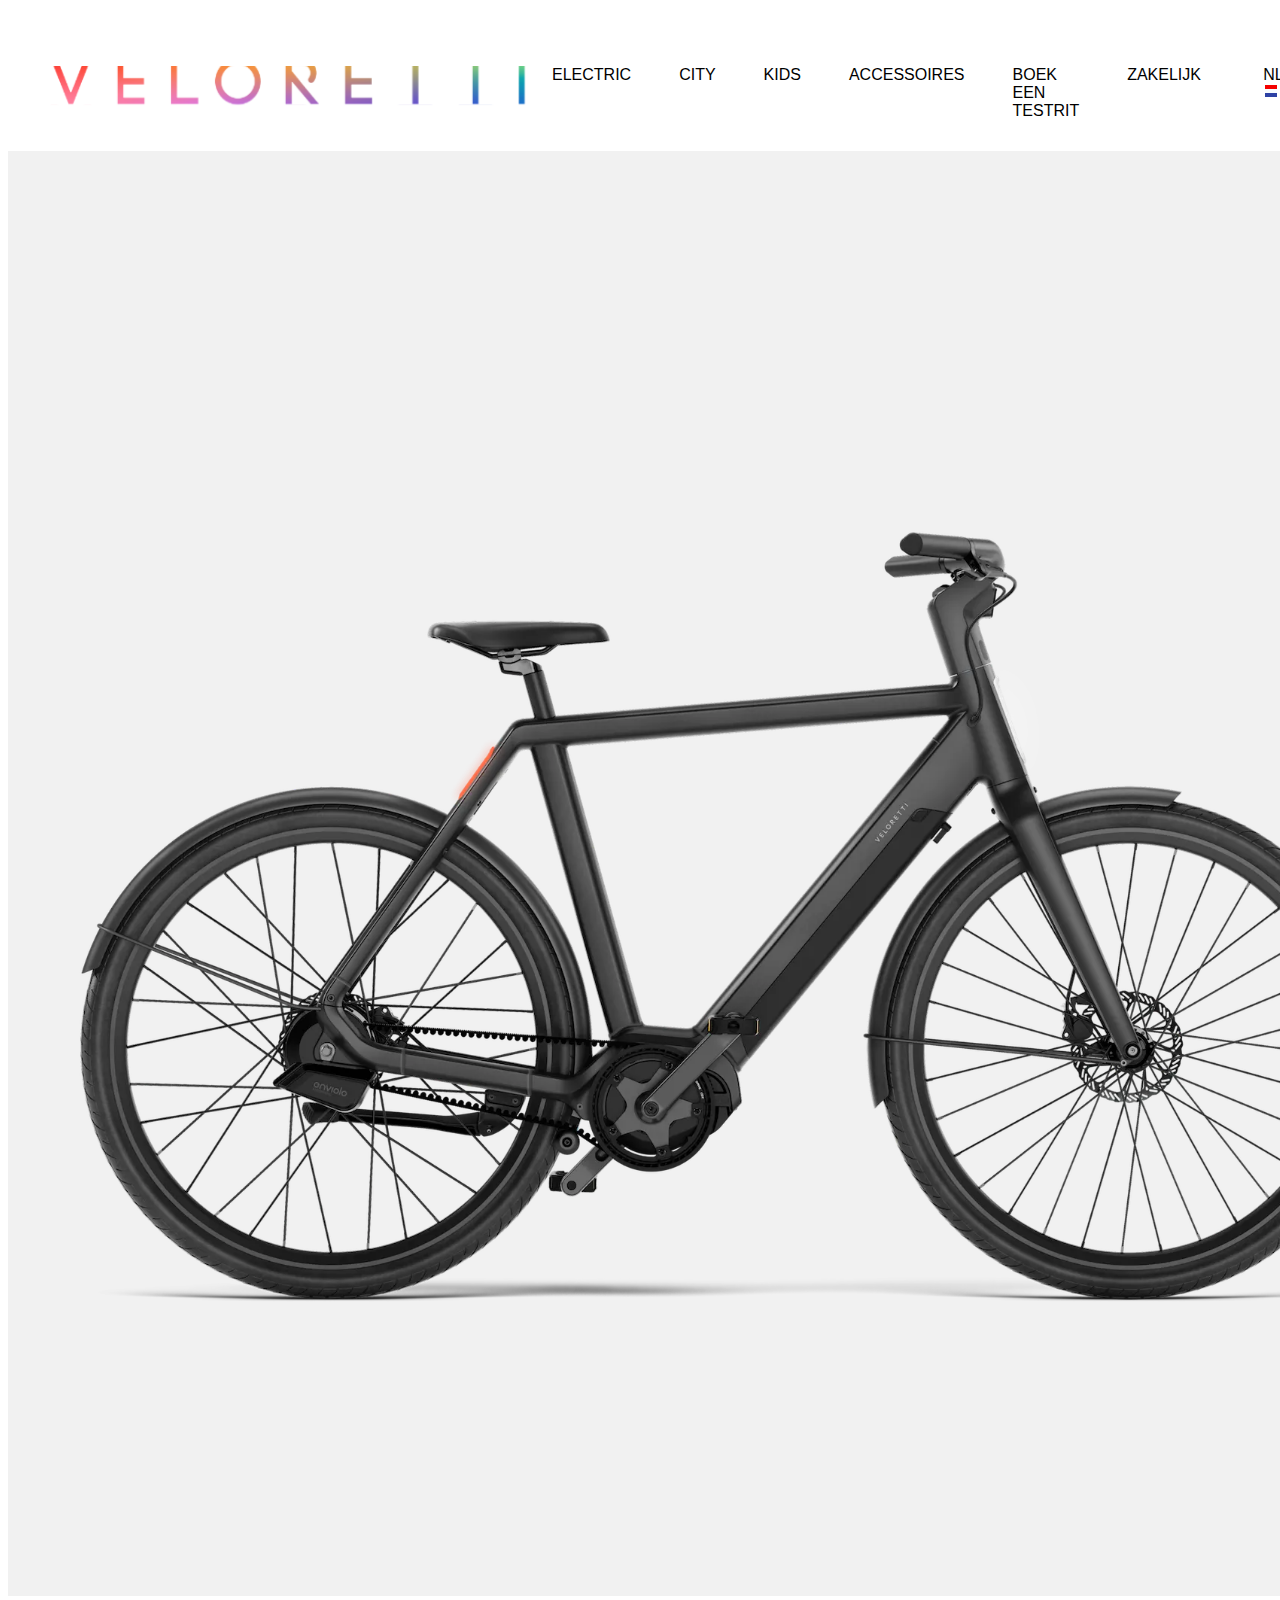
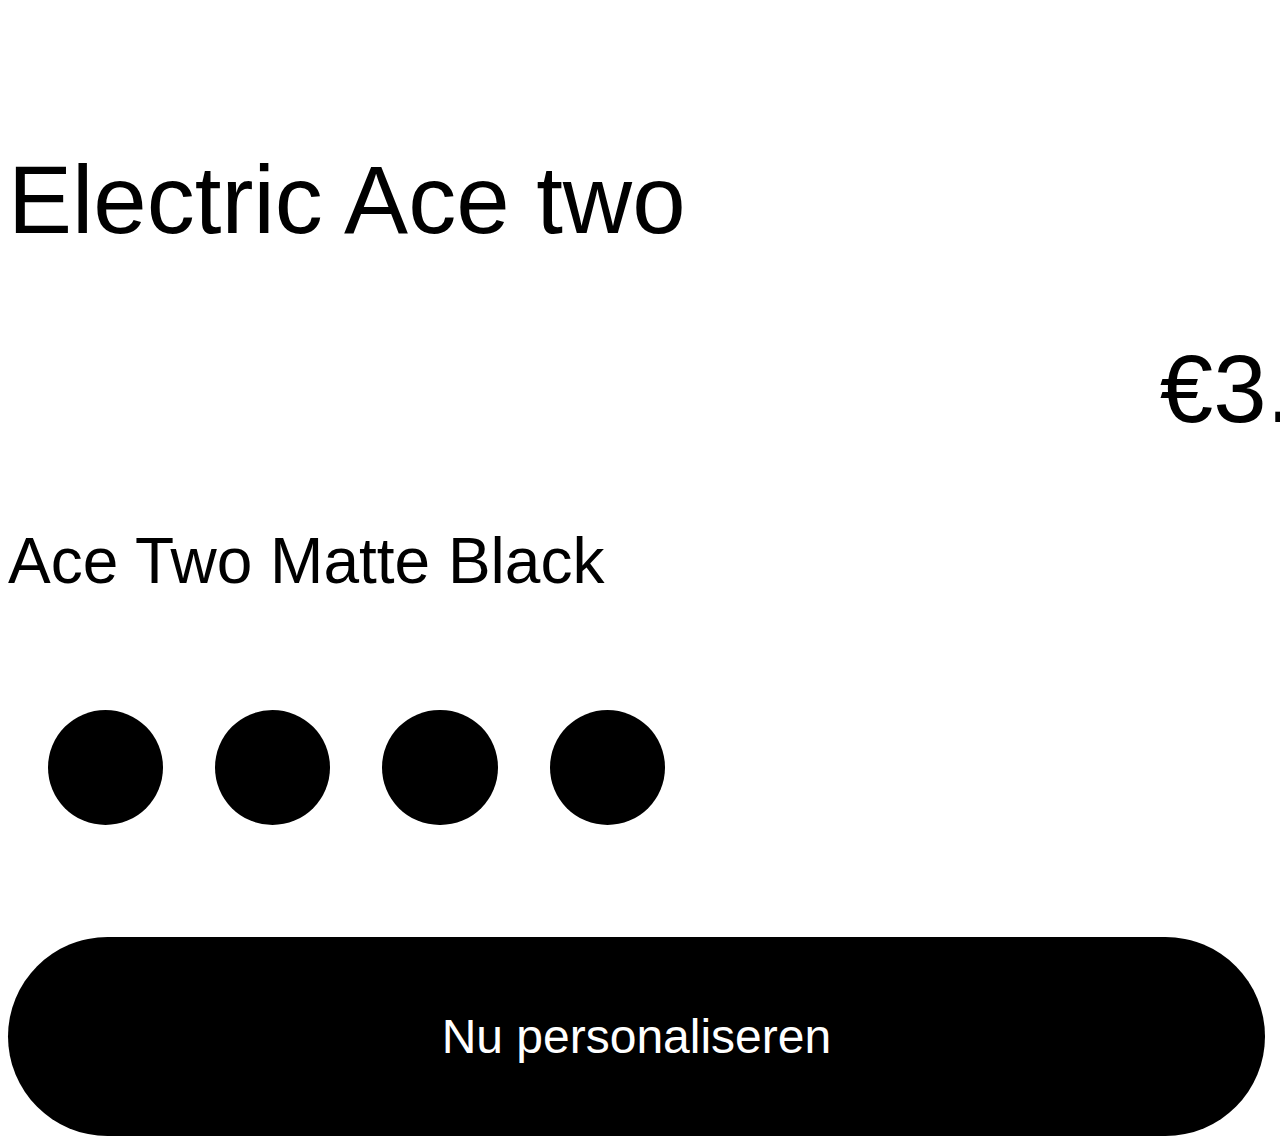
==== FED-Veloretti-Maeren/index.html @ 53a66ca8 "Add files via upload" ====
<!doctype html>
<html lang="nl">
	
<head>
	<meta charset="UTF-8">
	<meta name="author" content="Maeren">
	<meta name="viewport" content="width=device-width, initial-scale=1">
	
	<title>fed veloretti</title>
	
	<link href="styles/style.css" rel="stylesheet">
	<link rel="icon" type="image/svg+xml" href="images/favicon.svg">
</head>

<body>
    <nav>
		<ul>
			<li>
				<img src="images/veloretti-colorful-logo.png" alt="veloretti logo">
			</li>
			<li>
				<a href="">electric</a>
			</li>
			<li>
				<a href="">city</a>
			</li>
			<li>
				<a href="">kids</a>
			</li>
			<li>
				<a href="">accessoires</a>
			</li>
			<li>
				<a href="">boek een testrit</a>
			</li>
			<li>
				<a href="">zakelijk</a>
			</li>
			<li>
				<a href="">nl</a>
				<img src="images/nederlandse-vlag.png" alt="taal">
			</li>
			<li>
				<img src="images/login-icon.png" alt="log in en sign up">
			</li>
			<li>
				<img src="images/winkelmand-icon.png" alt="winkelmand">
			</li>
		</ul>

	</nav>

    <main>
		<img src="images/ace-two-side.png">

		<h1>Electric Ace two</h1> 

		<h2>€3.299</h2>

		<h3>Ace Two Matte Black</h3>

		<ul>
			<li>
				<button></button>
			</li>
			<li>
				<button></button>
			</li>
			<li>
				<button></button>
			</li>
			<li>
				<button></button>
			</li>
		</ul>

		

		

		<button>Nu personaliseren</button>

		<script src="scripts/script.js"></script>

	</main>

    <footer>

	</footer>
</body>
	
</html>
---- FED-Veloretti-Maeren/styles/style.css ----
html {
    display: flex;
}

h1 {
    font-family: Arial, Helvetica, sans-serif;
    font-size: 6em;
    font-weight: 500;
    display: flex;
    margin-top: 10%;
}

h2 {
    font-family: Arial, Helvetica, sans-serif;
    font-size: 6em;
    font-weight: 100;
    margin-right: 0;
    display: flex;
    justify-content: flex-end;
    align-items: flex-start;
}

h3 {
    font-family: Arial, Helvetica, sans-serif;
    font-size: 4em;
    font-weight: 100;
    display: flex;
}

button {
    margin-top: 2em;
    padding: 1.5em;
    padding-left: 30%;
    padding-right: 30%;
    font-size: 3em;
    border-radius: 5em;
    background-color: black;
    color: white;
    border: none
}

main ul {
    list-style:none;
}

main ul button {
    border-radius: 5em;
    border: none;
    padding: 1.2em;
    margin-top: 1em;
}

main ul li {
    display: inline-block;
}

/* werkt niet
main ul button :nth-child(1) {
    border-radius: 5em;
    border: none;
    background-color: #080404;
}

main ul button :nth-child(2) {
    border-radius: 5em;
    border: none;
    background-color: #606160;
}

main ul button :nth-child(3) {
    border-radius: 5em;
    border: none;
    background-color: #ddd9cd;
}

main ul button :nth-child(4) {
    border-radius: 5em;
    border: none;
    background-color: #efe1cb;
}
*/

h1 :nth-of-type(1) {
    font-size: 1em;
    color: palevioletred;
}

nav {
    display: flex;
}

nav a {
    text-transform: uppercase;
    color: black;
    text-decoration: none;
    font-family: Arial, Helvetica, sans-serif
}

nav ul {
    list-style:none;
    overflow: hidden;
    display: flex;
    width: 100%;
    margin-top: 0;
    color:black;
    margin-top: 4%;
    padding-left: 1em;
}

li {
    padding-right: 3em;
}

ul img {
    max-width: 30em;
    height: auto;
    margin-left: 5%;
    margin-top: -2%;
    margin-bottom: 5%;
}

/**werkt niet
ul img:nth-of-type(2) {
    max-width: 9em;
    height: auto;
}
**/

ul li:nth-child(8) {
    padding-left: 1%;
}

@media (max-width: 414px) {
    ul li:nth-child() {
      display: none;
    }
}

main img{
    max-width: 100%;
    height: auto;
    margin-top: 0;
    background-color: #f1f1f1;
}
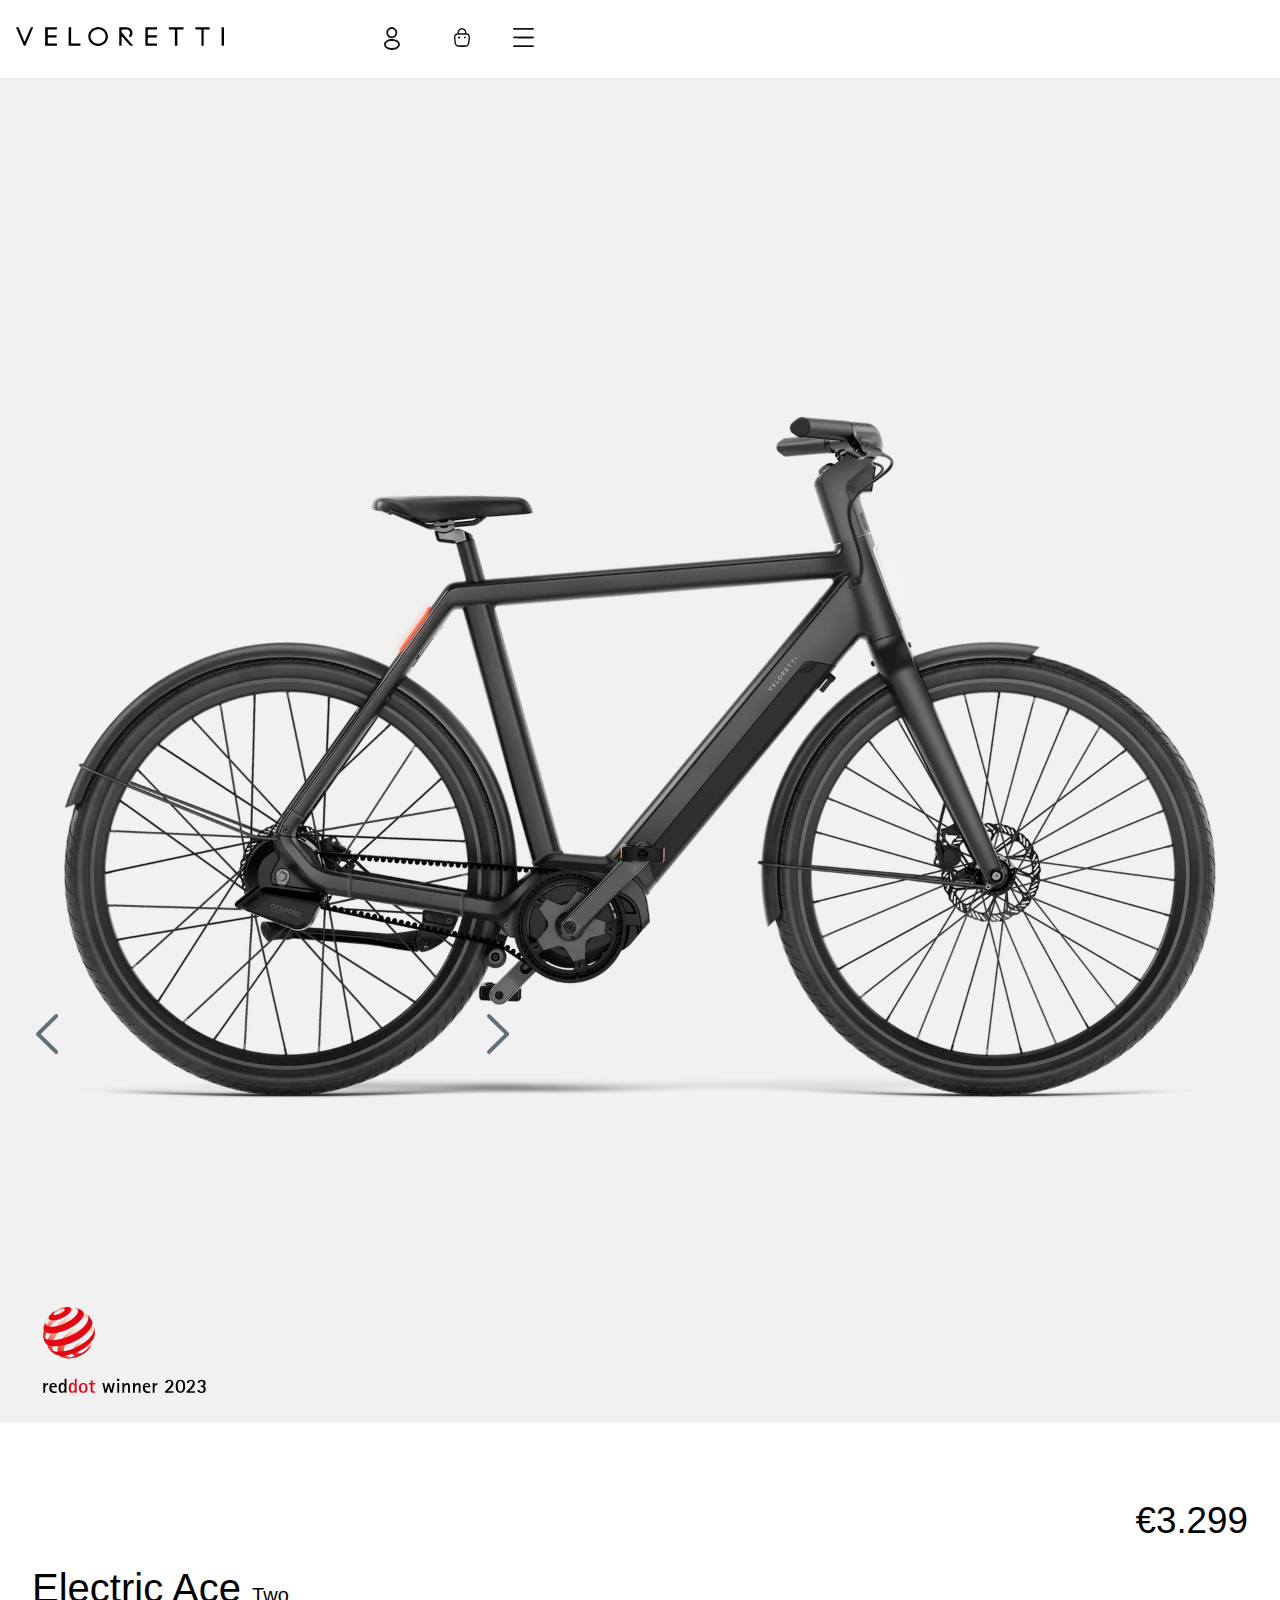
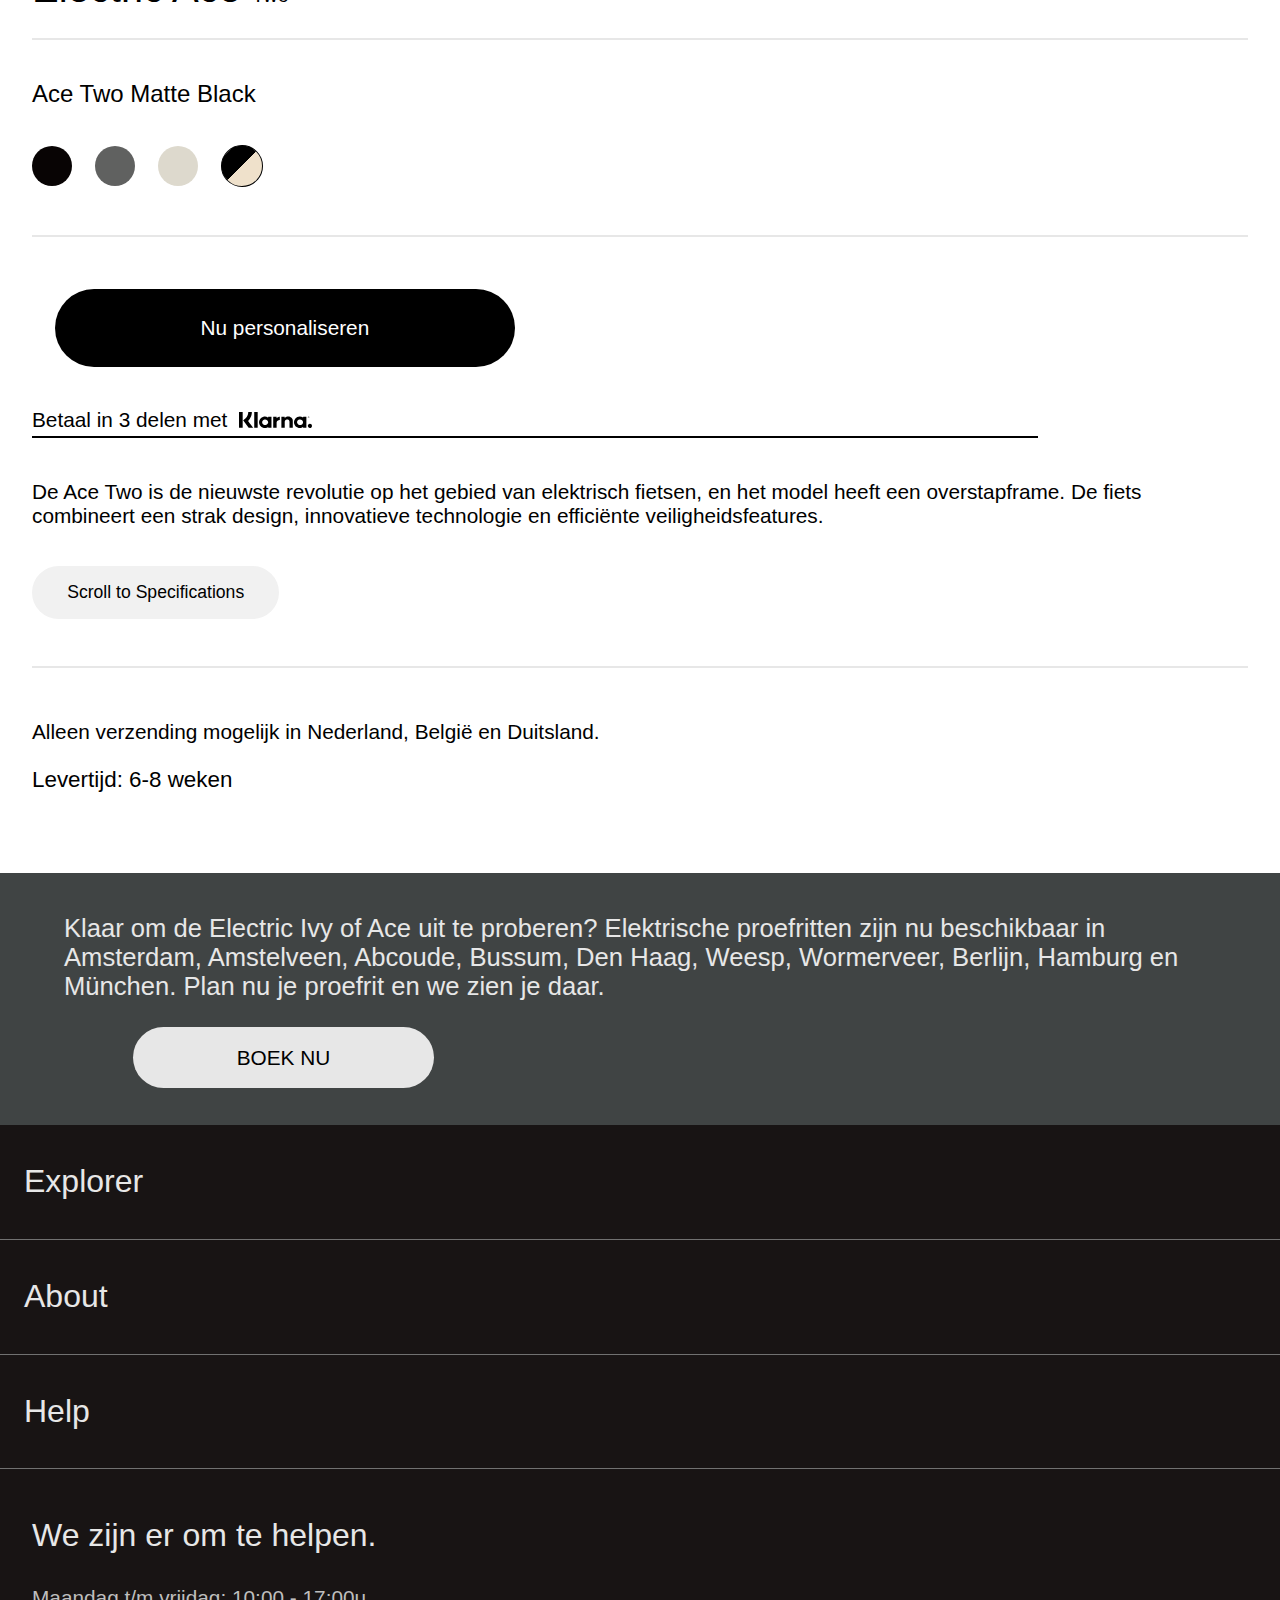
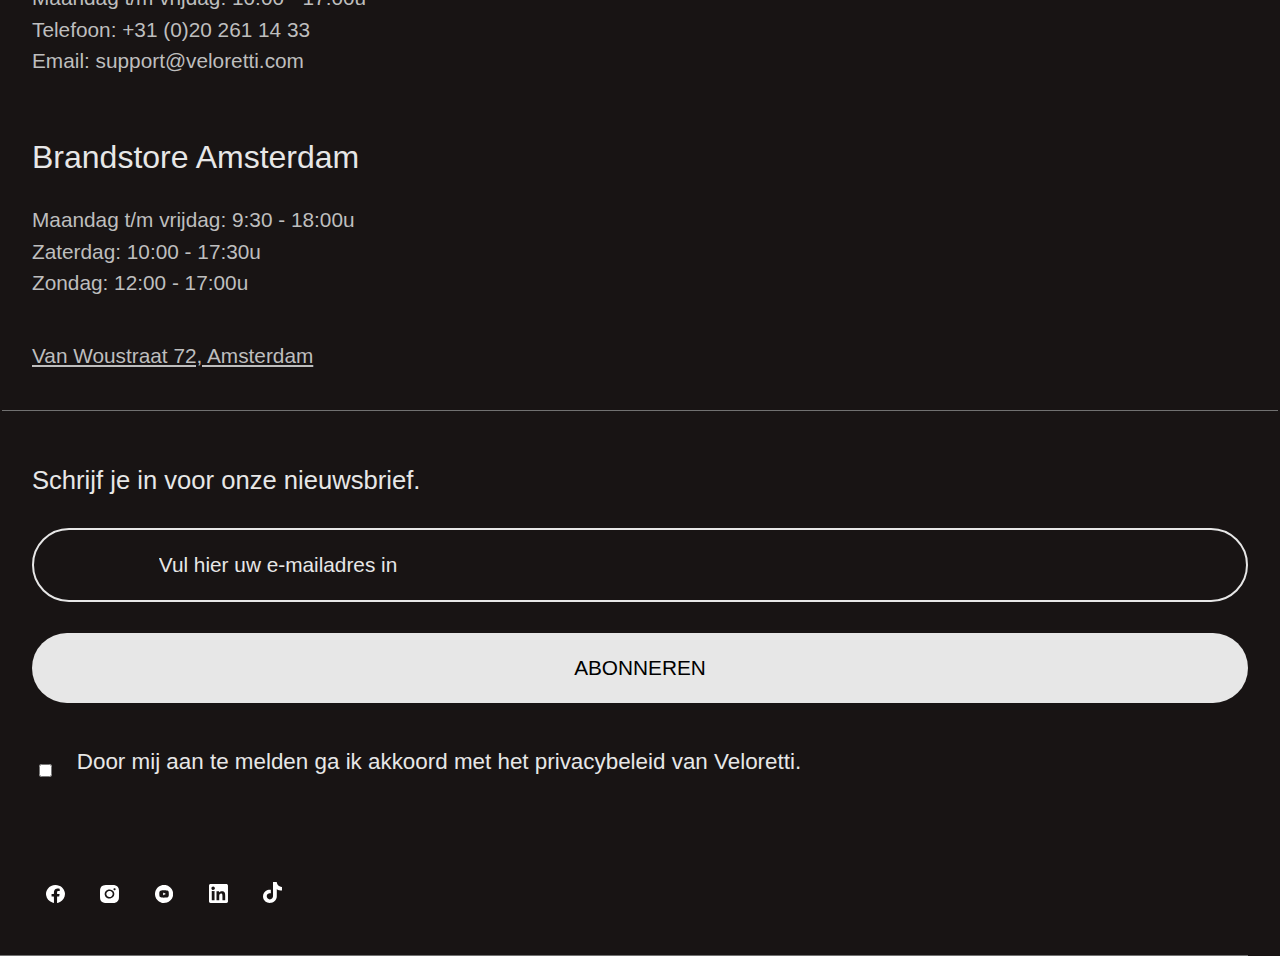
==== commit 04152de9: "Add files via upload" ====
--- a/FED-Veloretti-Maeren/index.html
+++ b/FED-Veloretti-Maeren/index.html
@@ -6,58 +6,71 @@
 	<meta name="author" content="Maeren">
 	<meta name="viewport" content="width=device-width, initial-scale=1">
 	
-	<title>fed veloretti</title>
+	<title>Electric Ace Two</title>
 	
 	<link href="styles/style.css" rel="stylesheet">
-	<link rel="icon" type="image/svg+xml" href="images/favicon.svg">
+	<link rel="icon" type="image/svg+xml" href="images/veloretti-logo-r.jpg">
 </head>
 
 <body>
     <nav>
 		<ul>
 			<li>
-				<img src="images/veloretti-colorful-logo.png" alt="veloretti logo">
+				<img src="images/veloretti-logo.svg" alt="veloretti logo">
 			</li>
 			<li>
-				<a href="">electric</a>
+				<a href="log-in-page.html"><img src="images/login-icon.svg" alt="log in en sign up"></a>
 			</li>
 			<li>
-				<a href="">city</a>
+				<button><img src="images/winkelmand-icon.svg" alt="winkelmand"></button>
 			</li>
 			<li>
-				<a href="">kids</a>
-			</li>
-			<li>
-				<a href="">accessoires</a>
-			</li>
-			<li>
-				<a href="">boek een testrit</a>
-			</li>
-			<li>
-				<a href="">zakelijk</a>
-			</li>
-			<li>
-				<a href="">nl</a>
-				<img src="images/nederlandse-vlag.png" alt="taal">
-			</li>
-			<li>
-				<img src="images/login-icon.png" alt="log in en sign up">
-			</li>
-			<li>
-				<img src="images/winkelmand-icon.png" alt="winkelmand">
+				<button aria-label="menu" aria-expanded="false"><img src="images/hamburgermenu-icon.svg" alt="menu" aria-hidden="true"></button>
 			</li>
 		</ul>
+	</nav>
 
+	<nav>
+	<ul>
+		<li>
+			<button>Accessoires</button>
+		</li>
+		<li>
+			<button>Electric</button>
+		</li>
+		<li>
+			<button>City</button>
+		</li>
+		<li>
+			<button>Kids</button>
+		</li>
+		<li>
+			<button>Locaties</button>
+		</li>
+		<li>
+			<button>Zakelijk</button>
+		</li>
+	</ul>
+
+	<p>kies je land : nl<img src="images/nederlandse-vlag.svg" alt="nederlandse vlag"></p>
 	</nav>
 
     <main>
-		<img src="images/ace-two-side.png">
+		<img src="images/ace-two-side.png" alt="ace two">
 
-		<h1>Electric Ace two</h1> 
+		<img src="images/RedDot.svg" alt="red dot winner">
 
-		<h2>€3.299</h2>
+		<button><img src="images/slider-arrow-left-grey.png" alt="arrow left"></button>
 
-		<h3>Ace Two Matte Black</h3>
+		<button><img src="images/slider-arrow-right-grey.png" alt="arrow right"></button>
+
+	<div class=TitelPrijs>
+		<h1>Electric Ace <small>Two</small></h1> 
+
+		<p>€3.299</p>
+	</div>
+
+		<p>Ace Two Matte Black</p>
 
 		<ul>
 			<li>
@@ -74,17 +87,77 @@
 			</li>
 		</ul>
 
+		<button>Nu personaliseren</button>
+		<img src="images/laserkat.gif" alt="laserkat">
 		
+		<p>Betaal in 3 delen met<img src="images/klarna-logo.svg" alt="klarna"></p>
+		<p>De Ace Two is de nieuwste revolutie op het gebied van elektrisch fietsen, en het model heeft een overstapframe. De fiets combineert een strak design, innovatieve technologie en efficiënte veiligheidsfeatures.</p>
 
-		
+		<button>Scroll to Specifications</button>
 
-		<button>Nu personaliseren</button>
+		<p>Alleen verzending mogelijk in Nederland, België en Duitsland.</p>
+
+		<p>Levertijd: 6-8 weken</p>
+
+	<aside>
+		<p>Klaar om de Electric Ivy of Ace uit te proberen? Elektrische proefritten zijn nu beschikbaar in Amsterdam, Amstelveen, Abcoude, Bussum, Den Haag, Weesp, Wormerveer, Berlijn, Hamburg en München. Plan nu je proefrit en we zien je daar.</p>
+		<button>boek nu</button>
+	</aside>
 
 		<script src="scripts/script.js"></script>
-
 	</main>
 
     <footer>
+
+		<ul>
+			<li>
+				<button>Explorer</button>
+			</li>
+			<li>
+				<button>About</button>
+			</li>
+			<li>
+				<button>Help</button>
+			</li>
+		</ul>
+
+		<p>We zijn er om te helpen.</p>
+		<p>Maandag t/m vrijdag: 10:00 - 17:00u</p>
+		<p>Telefoon: +31 (0)20 261 14 33</p>
+		<p>Email: support@veloretti.com</p>
+
+		<p>Brandstore Amsterdam</p>
+		<p>Maandag t/m vrijdag: 9:30 - 18:00u</p>
+		<p>Zaterdag: 10:00 - 17:30u</p>
+		<p>Zondag: 12:00 - 17:00u</p>
+
+		<p>Van Woustraat 72, Amsterdam</p>
+
+		<form>
+			<p>Schrijf je in voor onze nieuwsbrief.</p>
+			<input type="text" value="Vul hier uw e-mailadres in">
+			<input type="submit" value="abonneren">
+			<input type="checkbox">
+			<p>Door mij aan te melden ga ik akkoord met het privacybeleid van Veloretti.</p>
+		</form>
+
+		<ul>
+			<li>
+				<button><img src="images/facebook-icon.svg" alt="facebook icon"></button>
+			</li>
+			<li>
+				<button><img src="images/instagram-icon.svg" alt="instagram icon"></button>
+			</li>
+			<li>
+				<button><img src="images/youtube-icon.svg" alt="youtube icon"></button>
+			</li>
+			<li>
+				<button><img src="images/linkedin-icon.svg" alt="linkedin icon"></button>
+			</li>
+			<li>
+				<button><img src="images/tiktok-icon.svg" alt="tiktok icon"></button>
+			</li>
+		</ul>
 
 	</footer>
 </body>
--- a/FED-Veloretti-Maeren/styles/style.css
+++ b/FED-Veloretti-Maeren/styles/style.css
@@ -1,99 +1,356 @@
+/**************/
+/* CSS REMEDY */
+/**************/
+*, *::after, *::before {
+    box-sizing:border-box;  
+  }
+  
+  
+  
+  
+  
+  
+  /*********************/
+  /* CUSTOM PROPERTIES */
+  /*********************/
+  :root {
+      /* startje */
+      --color-text:#000000;
+      --color-background:#ffffff;
+      --color-primary-button: #000000;
+      --color-primary-button-text: #ffffff;
+      --color-secondary-button: #f1f1f1;
+      --line-color: #e7e7e7;
+      --loginpage-button-border: #e7e7e7;
+      --loginpage-button: #FFFFFF;
+  }
+  
+  
+  
+  
+  
+  /****************/
+  /* JOUW STYLING */
+  /****************/
+
 html {
     display: flex;
+    font-family: Arial, Helvetica, sans-serif;
+    width: 100%;
+    height: 100%;
+    margin: 0;
+    padding: 0;
+    background-color: var(--color-background);
+}
+
+body {
+    margin:0;
+}
+
+main {
+    margin-left: 2em;
+    margin-right: 2em;
+}
+
+p {
+    color: var(--color-text)
 }
 
 h1 {
-    font-family: Arial, Helvetica, sans-serif;
-    font-size: 6em;
+    font-size: 2.5em;
     font-weight: 500;
-    display: flex;
     margin-top: 10%;
 }
 
-h2 {
-    font-family: Arial, Helvetica, sans-serif;
-    font-size: 6em;
+.TitelPrijs {
+    display: flex;
+    border-bottom: solid;
+    border-bottom-width: 2px;
+    border-bottom-color: var(--line-color);
+    margin-bottom: 2.5em;
+}
+
+.TitelPrijs p{
+    font-size: 2.3em;
     font-weight: 100;
-    margin-right: 0;
-    display: flex;
+    margin-top: 1.5em;
     justify-content: flex-end;
-    align-items: flex-start;
-}
-
-h3 {
-    font-family: Arial, Helvetica, sans-serif;
-    font-size: 4em;
+}
+
+.TitelPrijs h1 {
+    justify-content: flex-start;
+    width: 100%;
+    color: var(--color-text)
+}
+
+main > p:nth-of-type(1) {
+    font-size: 1.5em;
     font-weight: 100;
     display: flex;
 }
 
-button {
-    margin-top: 2em;
-    padding: 1.5em;
-    padding-left: 30%;
-    padding-right: 30%;
-    font-size: 3em;
+aside {
+    background-color: #404444;
+    width: calc(100% + 4em);
+    padding-left: 4em;
+    padding-right: 4em;
+    padding-bottom: 1em;
+    padding-top: 1em;
+    margin-left:-2em;
+    margin-bottom: -1em;
+    margin-top: 5em;
+}
+
+aside p {
+    color: #e7e7e7;
+    font-size: 1.6em;
+    margin-bottom: 1em;
+}
+
+aside > button {
+    color: #000000;
+    text-transform: uppercase;
+    background-color: #e7e7e7;
+    padding: .9em;
+    padding-left:5em;
+    padding-right:5em;
     border-radius: 5em;
-    background-color: black;
-    color: white;
-    border: none
+    border: none;
+    font-size: 1.3em;
+    margin-right: 3.3em;
+    margin-left: 3.3em;
+    margin-bottom: 1em;
+}
+
+main p:nth-of-type(2) {
+    font-size: 1.3em;
+    font-weight: 100;
+    border-bottom: solid;
+    border-bottom-width: .1em;
+    border-bottom-color: var(--color-text);
+    margin-right: 10.1em;
+    padding-bottom: .2em;
+    margin-bottom: 2em;
+}
+
+main p:nth-of-type(3) {
+    font-size: 1.3em;
+    font-weight: 100;
+    display: flex;
+}
+
+main > button:nth-of-type(3) {
+    margin-top: 1.7em;
+    margin-bottom: 1em;
+    padding-top: 1.3em; 
+    padding-bottom: 1.3em;
+    padding-left: 7em;
+    padding-right: 7em;
+    font-size: 1.3em;
+    border-radius: 5em;
+    background-color: var(--color-primary-button);
+    color: var(--color-primary-button-text);
+    border: none;
+    margin-left: 1.1em;
+    margin-right: 1.1em;
 }
 
 main ul {
     list-style:none;
+    margin-left: 0;
+    padding-bottom: 3em;
+    border-bottom: solid;
+    border-bottom-width: 2px;
+    border-bottom-color: var(--line-color)
+}
+
+main ul li {
+    display: inline-block;
+}
+
+main > img:nth-child(1) {
+    width: calc(100% + 4em);
+    height: auto;
+    margin: 0 -2em;
+    background-color: #f1f1f1;
+    position: relative;
+    padding-bottom: 4em;
+}
+
+main img:nth-child(2) {
+    position: absolute;
+    left: 0;
+    margin-top: -7.5em;
+    margin-left: 2.7em;
+    width: 10.5em;
+}
+
+main > img:nth-of-type(3) {
+    display:none;
+    width: 100%;
+}
+
+main p img:first-child {
+    position: absolute;
+    left: 0;
+    width: 3.5em;
+    margin-left: 11.5em;
+    margin-top: .17em;
+    background-color: transparent;
+}
+
+small {
+    font-size: .5em;
+    padding-bottom: 2em;
+}
+
+main > p:nth-of-type(4) {
+    font-size:1.3em;
+    padding-top: 2.5em;
+    border-top: solid;
+    border-top-width: 2px;
+    border-top-color: var(--line-color)
+}
+
+main > p:nth-of-type(5) {
+    font-size: 1.4em;
+    margin-bottom: 2.5em;
+}
+
+  /****************/
+  /* MAIN BUTTONS */
+  /****************/
+
+  main > button:nth-of-type(3) {
+    margin-top: 1.7em;
+    margin-bottom: 1em;
+    padding-top: 1.3em; 
+    padding-bottom: 1.3em;
+    padding-left: 7em;
+    padding-right: 7em;
+    font-size: 1.3em;
+    border-radius: 5em;
+    background-color: var(--color-primary-button);
+    color: var(--color-primary-button-text);
+    border: none;
+    margin-left: 1.1em;
+    margin-right: 1.1em;
+}
+
+main button:nth-of-type(1) img {
+    width: 3em;
+    height: auto;
+    position: absolute;
+    margin-left: -.8em;
+    margin-top: -32em;
+}
+
+main button:nth-of-type(2) img {
+    width: 3em;
+    height: auto;
+    position: absolute;
+    margin-left: 31.8em;
+    margin-top: -32em;
+}
+
+main > button:nth-of-type(2) {
+    background-color: transparent;
+    border: none;
+}
+
+main > button:nth-of-type(1) {
+    background-color: transparent;
+    border: none;
 }
 
 main ul button {
     border-radius: 5em;
-    border: none;
-    padding: 1.2em;
+    padding: 1.5em;
     margin-top: 1em;
-}
-
-main ul li {
-    display: inline-block;
-}
-
-/* werkt niet
-main ul button :nth-child(1) {
+    margin-left: 0;
+    margin-right: 0;
+}
+
+main ul li:nth-of-type(1) button {
+    background-color: #080404;
+    margin-left: -3em;
+    border: none;
+}
+
+main ul li:nth-of-type(2) button {
+    background-color: #606160;
+    margin-left: -2.2em;
+    border: none;
+}
+
+main ul li:nth-of-type(3) button {
+    background-color: #ddd9cd;
+    margin-left: -2.2em;
+    border: none;
+}
+
+main ul li:nth-of-type(4) button {
+    background-color: #efe1cb;
+    border-color: black;
+    border: .01em solid black;
+    background: linear-gradient(
+        to right,
+        #efe1cb 0%,
+        #efe1cb 50%,
+        black 50%,
+        black 100%);
+    transform: rotate(225deg);
+    margin-left: -2.2em;
+}
+
+main ul li button:focus {
+    outline: 1px solid var(--color-text);
+    outline-offset: 6px;
+}
+
+main ul li button:hover {
+    outline: 1px solid var(--color-text);
+    outline-offset: 6px;
+}
+
+main ul li button:active {
+    outline: 1px solid ;
+    outline-offset: 6px;
+}
+
+main > button:last-of-type {
+    margin-top: 1em;
+    margin-bottom: 1.5em;
+    padding: .9em;
+    padding-left: 2em;
+    padding-right: 2em;
+    font-size: 1.1em;
     border-radius: 5em;
-    border: none;
-    background-color: #080404;
-}
-
-main ul button :nth-child(2) {
-    border-radius: 5em;
-    border: none;
-    background-color: #606160;
-}
-
-main ul button :nth-child(3) {
-    border-radius: 5em;
-    border: none;
-    background-color: #ddd9cd;
-}
-
-main ul button :nth-child(4) {
-    border-radius: 5em;
-    border: none;
-    background-color: #efe1cb;
-}
-*/
-
-h1 :nth-of-type(1) {
-    font-size: 1em;
-    color: palevioletred;
-}
+    background-color: var(--color-secondary-button);
+    color: var(--color-text);
+    border: none;
+}
+
+  /*****************/
+  /* NAVIGATIEBALK */
+  /*****************/
 
 nav {
-    display: flex;
+    position: sticky;
+    top: 0;
+    background-color: var(--color-background);
+    padding-bottom: .2em;
+    padding-top: .2em;
+    z-index: 2;
+    border-bottom: solid;
+    border-bottom-width: 1px;
+    border-bottom-color: #e7e7e7;
 }
 
 nav a {
     text-transform: uppercase;
     color: black;
     text-decoration: none;
-    font-family: Arial, Helvetica, sans-serif
 }
 
 nav ul {
@@ -103,42 +360,403 @@
     width: 100%;
     margin-top: 0;
     color:black;
-    margin-top: 4%;
+    margin-top: 1.5em;
+    margin-bottom: 1.3em;
     padding-left: 1em;
+    position: sticky;
 }
 
 li {
     padding-right: 3em;
 }
 
-ul img {
-    max-width: 30em;
+nav ul img {
+    max-width: 13em;
     height: auto;
-    margin-left: 5%;
-    margin-top: -2%;
-    margin-bottom: 5%;
-}
-
-/**werkt niet
-ul img:nth-of-type(2) {
-    max-width: 9em;
-    height: auto;
-}
-**/
-
-ul li:nth-child(8) {
-    padding-left: 1%;
-}
-
-@media (max-width: 414px) {
-    ul li:nth-child() {
-      display: none;
-    }
-}
-
-main img{
+    margin-top: 0;
+}
+
+nav:nth-of-type(1) ul li:nth-of-type(1) img {
+    width: 15em;
+}
+
+nav:nth-of-type(1) ul li:nth-of-type(2) img, nav:nth-of-type(1) ul li:nth-of-type(3) img, nav:nth-of-type(1) ul li:nth-of-type(4) img {
+    height: 1.4em;
+    width: auto;
+    justify-content: flex-end;
+    margin-right: 0;
+}
+
+nav:nth-of-type(1) ul li:nth-of-type(2) img {
+    margin-left: 7em
+}
+
+nav ul :nth-of-type(4) button {
+    margin-right: -1.3em;
+    border: none;
+    background-color: transparent;
+}
+
+nav ul :nth-of-type(3) button {
+    margin-right: -1.3em;
+    border: none;
+    background-color: transparent;
+}
+
+nav ul :nth-of-type(4) button img {
+    margin-right: -1.3em;
+}
+
+nav ul :nth-of-type(4) button[aria-expanded="true"] img {
+    content: url('../images/hamburgermenu-close-icon.svg') / "hamburgermenu close icon";
+}
+
+nav ul li:not(:first-of-type) {
+    margin-top: 0;
     max-width: 100%;
     height: auto;
-    margin-top: 0;
-    background-color: #f1f1f1;
+}
+
+  /*****************/
+  /* DROPDOWN-MENU */
+  /*****************/
+
+
+  body nav:nth-of-type(2) {
+    position: fixed;
+    top: -264vw;
+    z-index: 1;
+    right: 0;
+    height: 100vw;
+    left: 0;
+    transition: .2s linear;
+  }
+
+ body > nav.MenuOpen {
+    position: fixed;
+    top: 5em;
+    z-index: 1;
+    right: 0px;
+    height: 110%;
+    left: 0;
+    transition: .6s cubic-bezier(.37,0,.69,1.31);
+  }
+
+
+body nav:nth-of-type(2) ul {
+    display: flex;
+    flex-direction: column;
+}
+
+body nav:nth-of-type(2) ul li button  {
+    display: flex;
+    font-size: 2em;
+    font-weight: 100;
+    margin-bottom: 1em;
+    border:none;
+    background-color:transparent;
+    border-bottom: solid;
+    border-bottom-width: 2px;
+    border-bottom-color: #e7e7e7;
+    padding-bottom: .8em;
+    margin-left: .5em;
+    margin-right: .5em;
+    width: 100%;
+    color: var(--color-text)
+}
+
+nav:nth-of-type(2) p {
+    text-transform: uppercase;
+    font-size: 1.2em;
+    margin-top: 23em;
+    margin-left: 9em;
+}
+
+nav:nth-of-type(2) p img {
+    width: 1em;
+    padding-left: .2em;
+}
+
+  /***************/
+  /* LOG IN FORM */
+  /***************/
+
+main > h1 {
+margin-left: 3.5em;
+margin-right: 3.5em;
+margin-bottom: 1.5em;
+font-size: 3.2em;
+color: var(--color-text)
+}
+
+main form {
+    display: flex;
+    flex-direction: column;
+    width: 100%;
+    height: auto;
+}
+
+main form input {
+    margin: 0;
+    padding: 0;
+    margin-bottom: 1.2em;
+    font-size: 1.3em;
+}
+
+main form input:nth-of-type(1), main form input:nth-of-type(2) {
+    padding: 1.5em;
+    border: 1px solid var(--loginpage-button-border);
+    background-color: var(--loginpage-button);
+}
+
+main form input:nth-child(3) {
+    border-radius: 5em;
+    position: absolute;
+    margin-top: 12em;
+    margin-left: 1em;
+}
+
+main form input:nth-of-type(4) {
+    background-color:transparent;
+    border:none;
+    text-transform: uppercase;
+    justify-content:flex-end;
+    color: var(--color-text);
+    font-size: 1.3em;
+    margin-top: .9em;
+    margin-bottom: 2.5em;
+    margin-left: 14em;
+}
+
+main form input:nth-of-type(5), form input:nth-of-type(6) {
+    border-radius: 5em;
+    border: 1px solid var(--loginpage-button-border);
+    background-color: var(--loginpage-button);
+    padding: 1.3em;
+}
+
+main form p {
+    text-transform: uppercase;
+    justify-content:flex-end;
+    color: var(--color-text);
+    margin-left: 2.5em;
+    margin-top: 11.8em;
+    margin-bottom: 2.5em;
+    font-size: 1.3em;
+    position: absolute;
+}
+
+  /**********/
+  /* FOOTER */
+  /**********/
+
+footer {
+    Background-color: #181414;
+    padding-left: 2em;
+    padding-right: 2em;
+}
+
+footer p {
+    color: #bebebe;
+}
+
+footer form {
+    display: flex;
+    flex-direction: column;
+}
+
+footer form input {
+    border-radius: 5em;
+}
+
+footer form input:nth-of-type(1) {
+    background-color: transparent;
+    border: 2px solid #e7e7e7;
+    color: #e7e7e7;
+    padding-top: 1.1em;
+    padding-bottom: 1.1em;
+    margin-bottom: 1.5em;
+    font-size: 1.3em;
+    padding-left: 6em;
+}
+
+footer form input:nth-of-type(2) {
+    background-color: #e7e7e7;
+    border:none;
+    text-transform: uppercase;
+    padding-top: 1.1em;
+    padding-bottom: 1.1em;
+    margin-bottom: 2em;
+    font-size: 1.3em;
+}
+
+footer form input:nth-of-type(3) {
+    margin-top: 27.5em;
+    margin-left: .5em;
+    position: absolute;
+}
+
+footer > p:nth-of-type(1), footer > p:nth-of-type(5) {
+    font-size:2em;
+    color: #e7e7e7;
+    margin-top:1.5em;
+}
+
+footer > p:nth-of-type(5) {
+    margin-top: 2.5em;
+}
+
+footer > p:nth-of-type(2), footer > p:nth-of-type(3), footer > p:nth-of-type(4), footer > p:nth-of-type(6), footer > p:nth-of-type(7), footer > p:nth-of-type(8), footer > p:nth-of-type(9) {
+    font-size: 1.3em;
+    margin-bottom: -.65em;
+}
+
+footer > p:nth-of-type(9) {
+    text-decoration: underline;
+    padding-bottom: 2em;
+    border-bottom: solid;
+    border-bottom-width: 1px;
+    border-bottom-color: #717171;
+    margin-left: -1.45em;
+    padding-left: 1.45em;
+    margin-right:-1.45em;
+    margin-top: 3em;
+}
+
+footer form p {
+    font-weight: 100;
+    text-transform: none;
+    color: #e7e7e7;
+}
+
+footer form p:nth-of-type(1) {
+    font-size: 1.6em;
+    margin-top: 2.7em;
+    margin-bottom: 1.3em;
+}
+
+footer form p:nth-of-type(2) {
+    font-size: 1.4em;
+    position: relative;
+    margin-left: 2em;
+    margin-right: 2em;
+    margin-bottom: 4em;
+    margin-top: 0.2em;
+}
+
+/* ul 1 */
+
+footer ul:nth-of-type(1) {
+    list-style: none;
+    margin-left: -4.5em;
+}
+
+footer ul:nth-of-type(1) li button {
+    border:none;
+    background-color: transparent;
+    font-size:2em;
+    display:flex;
+    font-weight: 100;
+    margin-bottom: .8em;
+    border-bottom: solid;
+    border-bottom-width: 1px;
+    border-bottom-color: #717171;
+    padding-bottom: 1.2em;
+    padding-top: .4em;
+    width: 116.5%;
+    padding-left: .75em;
+    color: #e7e7e7;
+}
+
+footer ul:nth-of-type(1) li:nth-of-type(1) button {
+    padding-top: 1.2em;
+}
+
+/* ul 2 */
+
+footer button img {
+    width: 1.4em;
+    height: auto;
+}
+
+footer ul:nth-of-type(2) li {
+    display: inline-block;
+    padding-right: 1.2em;
+}
+
+footer ul:nth-of-type(2) li button {
+    background-color: transparent;
+    border:none;
+}
+
+footer ul:nth-of-type(2) {
+    list-style:none;
+    margin-left: -2em;
+    margin-bottom: 5em;
+    border-bottom: solid;
+    border-bottom-width: 1px;
+    border-bottom-color: #717171;
+    padding-bottom: 3em;
+}
+
+  /**********/
+  /* STATES */
+  /**********/
+
+  button:focus {
+    outline: none;
+}
+
+button:focus-visible {
+    outline: 2px solid red;
+}
+
+button:active {
+    background-color: transparent;
+}
+
+a:focus {
+    outline: none;
+}
+
+a:focus-visible {
+    outline: 2px solid red;
+}
+
+a:active {
+    text-decoration: none;
+}
+
+a {
+    -webkit-tap-highlight-color: transparent;
+}
+
+  /************************/
+  /* DARKMODE & SELECTION */
+  /************************/
+
+@media (prefers-color-scheme: dark) {
+    :root {
+      --color-text:#bebebe;
+      --color-background:#212121;
+      --color-primary-button: #e7e7e7;
+      --color-primary-button-text: #000000;
+      --color-secondary-button: #5e5e5e;
+      --color-button-text: #000000;
+      --line-color: #717171;
+      --loginpage-button-border: transparent;
+      --loginpage-button: #e7e7e7;
+    }
+}
+
+@media (prefers-color-scheme: dark) {
+    nav ul :nth-of-type(1) img, nav ul :nth-of-type(2) img, nav ul :nth-of-type(3) img, nav ul :nth-of-type(4) img, main p img:first-child {
+        filter: invert(80%);
+    }
+}
+
+::selection {
+    background-color: #8ebbef;
+    color:white;
+    text-shadow: none;
 }